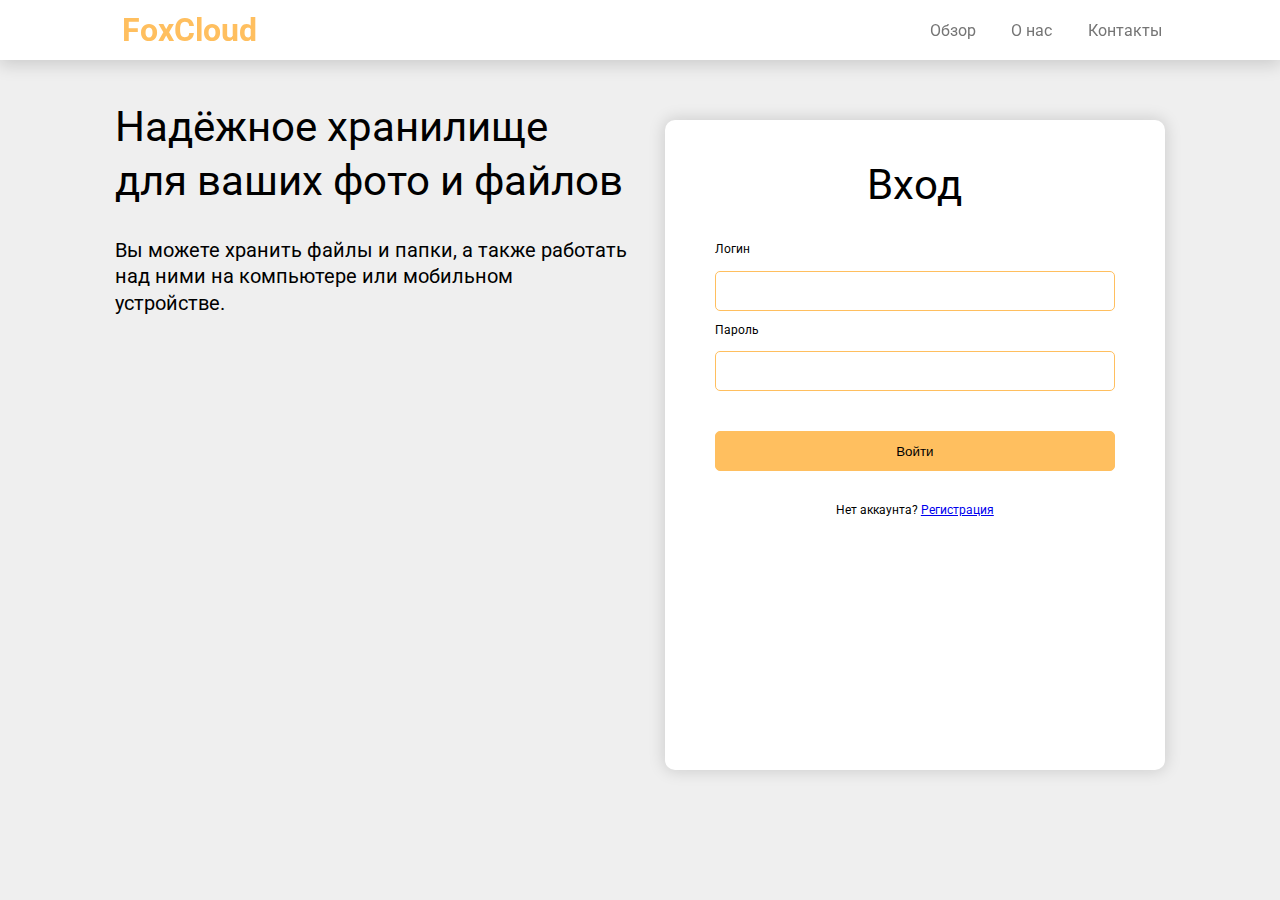
==== testsite.html @ f5c0fca2 "Add files via upload" ====
<!DOCTYPE html>
<html>
<head>
	<meta charset="utf-8">
	<link href="https://fonts.googleapis.com/css2?family=Roboto:ital,wght@0,100;0,400;0,500;1,100&display=swap" rel="stylesheet">
  <meta name="viewport" content="width=device-width, initial-scale=1">
  <title>FoxCloud</title>
  <link rel="stylesheet" type="text/css" href="testcss.css">
</head>
<body>
	<header>
		<div class="container">
			<div class="headBlock">
				<div class="logoText">FoxCloud</div>
				<ul id="menu">
				    <li><a href="#regAnchor">Обзор</a></li>
				    <li><a href="#abMeAnchor">О нас</a></li>
				    <li><a href="">Контакты</a></li>
			    </ul>
			</div>
		</div>
	</header>
		<div class="container">
			<div id="regAnchor"></div>
			<div id="homePageBlock" class="homePageBlock">
				<div id="textWelcome" class="textWelcome"><h1>Надёжное хранилище для ваших фото и файлов</h1><p>Вы можете хранить  файлы и папки, а также работать над ними на компьютере или мобильном устройстве.</p></div>
				<div class="authorizationPanel">
					<div class="containerAuth">
						<div class="containerAuthorizationBlock">
							<div class="entryText"><h1>Вход</h1></div>
							<div class="loginFieldText"><p>Логин</p></div>
							<div class="loginField"></div>
							<div class="passvordFieldText"><p>Пароль</p></div>
							<div class="passvordField"></div>
							<button class="authorizationButton" onclick=document.location='testsiteme.html'>Войти</button>
							<div class="registerLinkText"><p>Нет аккаунта? <a href="testsite2.html">Регистрация</a></p></div>
						</div>
					</div>
				</div>
			</div>
			<div id="abMeAnchor"></div>
			<div id="homePageBlock" class="homeAboutMeBlock">
				
			</div>
		</div>
</body>
</html>
---- testcss.css ----
body{
	font-family: 'Roboto', sans-serif;
	user-select: none;
	background: #efefef;
}
header{
	position: fixed;
	z-index: 2;
	width: 100%;
	height: 60px;
	left: 0px;
	top: 0px;
	background: #FFFFFF;
	box-shadow: 0px 4px 16px 1px rgba(0, 0, 0, 0.15);
}
.container{
	max-width: 82vw;
	height: 100%;
	margin: 0 auto;
}
.headBlock{
	display: flex;
	height: 100%;
  	flex-flow: row wrap;
  
  	align-items: center;
}
.logoText{
	position: absolute;
	width: 148px;
	height: 34px;

	font-weight: 700;
	font-size: 32px;
	line-height: 107.52%;

	/* or 34px */
	text-align: center;

	color: #FFBF5F;
}
#menu{
    margin-left: auto;
}
#menu li {
	display: inline-block;
	margin-right: 2vw;
    }
#menu a {
	position: relative;
	color: #757575;
	width: 110px;
	height: 50px;
	text-decoration: none;
	border: 3px solid white;
	padding:15px 0px 15px 0px;
    }
#menu a:hover {
	color: #111;
	border: 3px solid white;
	padding:15px 0px 18px 0px;
	border-bottom-color: #DDDFE0;
    }
#menu li:last-child {
       margin-right: 0;
    }

.homePageBlock{
	display: flex;
	flex-direction: row;
	flex-wrap: wrap;
}
.textWelcome{
	position: relative;
	width: 40vh;
	height: 60vw;
	min-height: 40vw;
	min-width: 40vw;

	top: 4em;

}
.textWelcome h1{
	font-style: normal;
	font-weight: 400;
	font-size:calc(16px + 2vw);
	line-height: calc(1em + 1vw);
	color: #000000;
}
.textWelcome p{
	font-style: normal;
	font-weight: 400;
	font-size:calc(14px + 0.5vw);
	line-height:  1.3em;
	color: #000000;
}
.authorizationPanel{
	position: relative;
	margin-left: auto;
	width: 500px;
	height: 650px;
	top: 7em;

	background: #FFFFFF;
	box-shadow: 0px 0px 16px 1px rgba(0, 0, 0, 0.15);
	border-radius: 10px;
}
.containerAuth{
	max-width: 80%;
	height: 100%;
	margin: 0 auto;
}
.containerAuthorizationBlock{
	display: flex;
	flex-direction: column;
	height: 100%;
}
.entryText{
	position: relative;
	top: 10px;
}
.entryText h1{
	font-style: normal;
	font-weight: 400;
	text-align: center;
	font-size:calc(16px + 2vw);
	line-height: calc(1em + 1vw);
	color: #000000;
}
.loginFieldText{
	position: relative;
	width: 100%;
}
.loginFieldText p{
	font-style: normal;
	font-weight: 400;
	font-size:calc(11px + 0.1vw);
	line-height:  1.3em;
	color: #000000;
}
.loginField{
	box-sizing: border-box;

	position: relative;
	width: 100%;
	height: 40px;

	background: #FFFFFF;
	border: 1px solid #FFBF5F;
	border-radius: 5px;
}
.emailFieldText{
	position: relative;
	width: 100%;
}
.emailFieldText p{
	font-style: normal;
	font-weight: 400;
	font-size:calc(11px + 0.1vw);
	line-height:  1.3em;
	color: #000000;
}
.emailField{
	box-sizing: border-box;

	position: relative;
	width: 100%;
	height: 40px;

	background: #FFFFFF;
	border: 1px solid #FFBF5F;
	border-radius: 5px;
}
.passvordFieldText{
	position: relative;
	width: 100%;

}
.passvordFieldText p{
	font-style: normal;
	font-weight: 400;
	font-size:calc(11px + 0.1vw);
	line-height:  1.3em;
	color: #000000;
}
.passvordField{
	box-sizing: border-box;

	position: relative;
	width: 100%;
	height: 40px;

	background: #FFFFFF;
	border: 1px solid #FFBF5F;
	border-radius: 5px;
}
.authorizationButton{
	box-sizing: border-box;

	position: relative;
	width: 100%;
	height: 40px;
	top: 40px;

	background: #FFBF5F;
	border: 1px solid #FFBF5F;
	border-radius: 5px;
}
.authorizationButton:active{
	box-sizing: border-box;
	background: #e09628;
	border: 1px solid #e09628;
	border-radius: 5px;
}
.registerLinkText{
	position: relative;
	width: 100%;
	height: 40px;

	top: 60px;
}
.registerLinkText p{
	font-style: normal;
	font-weight: 400;
	font-size:calc(11px + 0.1vw);
	line-height:  1.3em;
	text-align: center;

	color: #000000;
}
.homeAboutMeBlock{
	display: flex;
	flex-direction: row;
	flex-wrap: wrap;
}
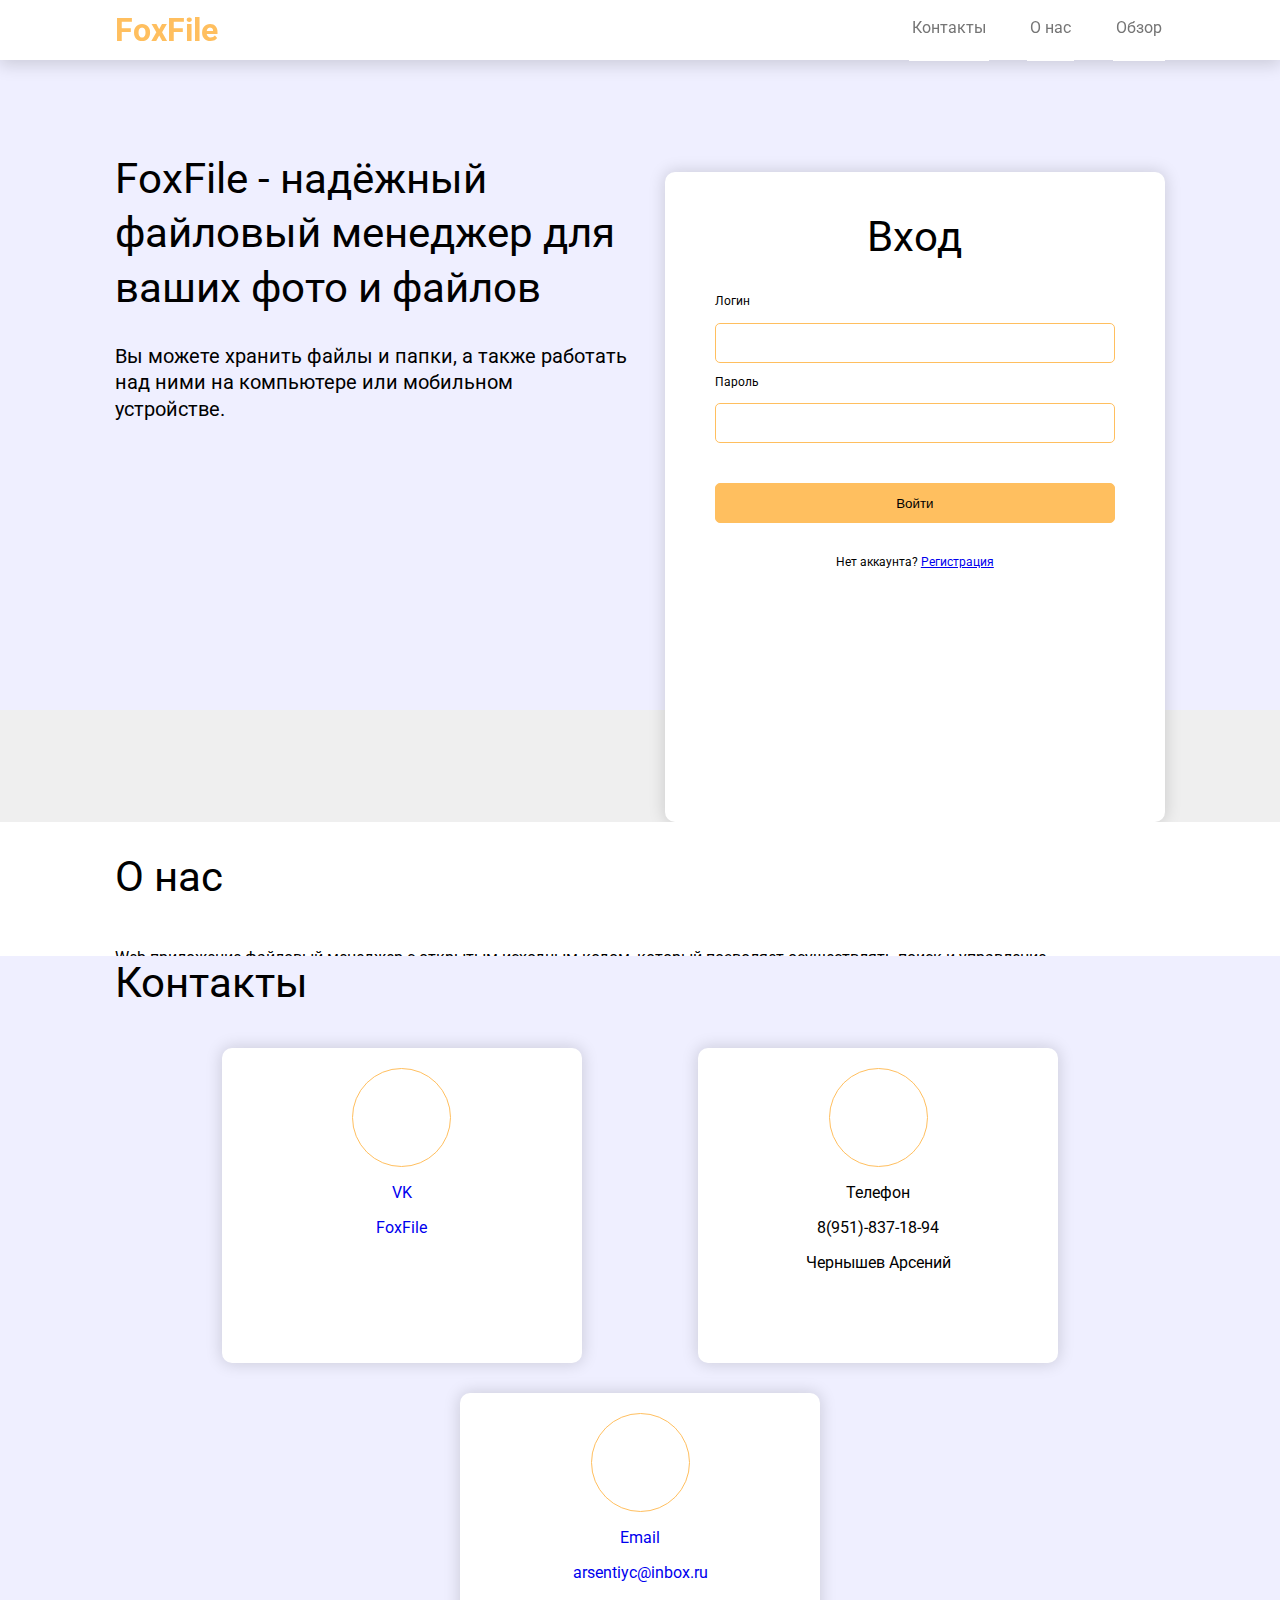
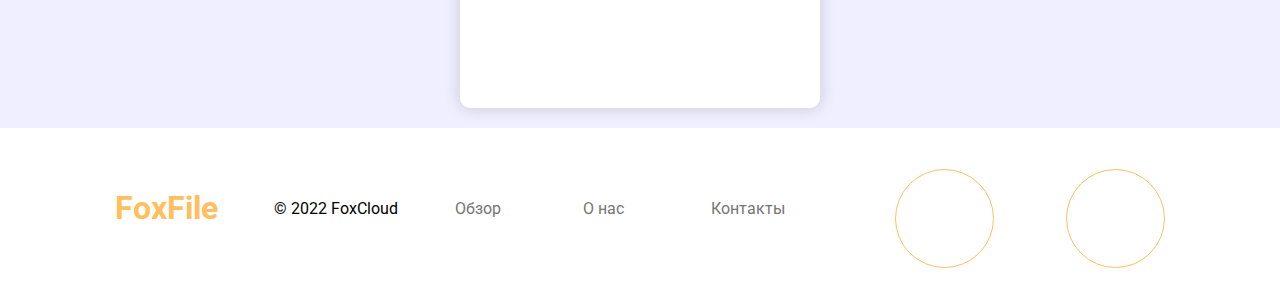
==== commit 18016dd5: "Add files via upload" ====
--- a/testsite.html
+++ b/testsite.html
@@ -11,37 +11,95 @@
 	<header>
 		<div class="container">
 			<div class="headBlock">
-				<div class="logoText">FoxCloud</div>
-				<ul id="menu">
-				    <li><a href="#regAnchor">Обзор</a></li>
-				    <li><a href="#abMeAnchor">О нас</a></li>
-				    <li><a href="">Контакты</a></li>
-			    </ul>
+				<div class="logoText">FoxFile</div>
+				<div class="menu">
+				    <a href="#regAnchor">Обзор</a>
+				    <a href="#abMeAnchor">О нас</a>
+				    <a href="#contact_Anchor">Контакты</a>
+			    </div>
 			</div>
 		</div>
 	</header>
-		<div class="container">
-			<div id="regAnchor"></div>
-			<div id="homePageBlock" class="homePageBlock">
-				<div id="textWelcome" class="textWelcome"><h1>Надёжное хранилище для ваших фото и файлов</h1><p>Вы можете хранить  файлы и папки, а также работать над ними на компьютере или мобильном устройстве.</p></div>
-				<div class="authorizationPanel">
-					<div class="containerAuth">
-						<div class="containerAuthorizationBlock">
-							<div class="entryText"><h1>Вход</h1></div>
-							<div class="loginFieldText"><p>Логин</p></div>
-							<div class="loginField"></div>
-							<div class="passvordFieldText"><p>Пароль</p></div>
-							<div class="passvordField"></div>
-							<button class="authorizationButton" onclick=document.location='testsiteme.html'>Войти</button>
-							<div class="registerLinkText"><p>Нет аккаунта? <a href="testsite2.html">Регистрация</a></p></div>
+		<div class="style_gray">
+			<div class="container">
+				<div id="regAnchor"></div>
+				<div id="homePageBlock" class="homePageBlock">
+					<div id="textWelcome" class="textWelcome"><h1>FoxFile - надёжный файловый менеджер для ваших фото и файлов</h1><p>Вы можете хранить  файлы и папки, а также работать над ними на компьютере или мобильном устройстве.</p></div>
+					<div class="authorizationPanel">
+						<div class="containerAuth">
+							<div class="containerAuthorizationBlock">
+								<div class="entryText"><h1>Вход</h1></div>
+								<div class="loginFieldText"><p>Логин</p></div>
+								<div class="loginField"></div>
+								<div class="passvordFieldText"><p>Пароль</p></div>
+								<div class="passvordField"></div>
+								<button class="authorizationButton" onclick=document.location='testsiteme.html'>Войти</button>
+								<div class="registerLinkText"><p>Нет аккаунта? <a href="testsite2.html">Регистрация</a></p></div>
+							</div>
 						</div>
 					</div>
 				</div>
 			</div>
-			<div id="abMeAnchor"></div>
-			<div id="homePageBlock" class="homeAboutMeBlock">
-				
+		</div>
+		<div class="style_white">
+			<div class="container">
+				<div id="abMeAnchor"></div>
+				<div id="homePageBlock" class="homeAboutMeBlock">
+					<div class="about_me_text"><h1>О нас</h1></div>
+					<div><p>Web-приложение файловый менеджер с открытым исходным кодом, который позволяет осуществлять поиск и управление файлами.Файловый менеджер позволяет вам быстро и легко находить и управлять файлами на компьютере.Вы можете легко получить доступ к файлам, хранящимся на других компьютерах в сети, а также просматривать их.Если вы являетесь опытным пользователем, то сможете настроить работу с файлами по своему усмотрению.Интерфейс программы достаточно прост, и в нем очень легко разобраться.</p></div>
+				</div>
 			</div>
 		</div>
+		<div class="style_gray">
+			<div class="container">
+				<div id="contact_Anchor"></div>
+				<div id="homePageBlock" class="home_contact_block">
+					<div class="contact_text"><h1>Контакты</h1></div>
+					<div class="contact_container">
+						<div class="VK_phone_email_block">
+							<a href="https://vk.com/foxfilee">
+								<div class="VK_phone_email_container">
+									<div class="VK_phone_email_circle"></div>
+									<div class="VK_text"><p>VK</p><p>FoxFile</p></div>
+								</div>
+							</a>
+						</div>
+						<div class="VK_phone_email_block">
+							<div class="VK_phone_email_container">
+								<div class="VK_phone_email_circle"></div>
+								<div class="VK_text"><p>Телефон</p><p>8(951)-837-18-94</p><p>Чернышев Арсений</p></div>
+							</div>
+						</div>
+						<div class="VK_phone_email_block">
+							<a href="mailto:arsentiyc@inbox.ru">
+								<div class="VK_phone_email_container">
+									<div class="VK_phone_email_circle"></div>
+									<div class="email_text"><p>Email</p><p>arsentiyc@inbox.ru</p></div>
+								</div>
+							</a>
+						</div>
+					</div>
+				</div>
+			</div>
+		</div>
+	<footer>
+		<div class="container">
+			<div class="footer_container">
+				<div class="footer_logo_text">FoxFile</div>
+				<div class="all_rights_reserved"><p>© 2022 FoxCloud</p></div>
+				<div class="footer_menu">
+					<a href="#regAnchor">Обзор</a>
+					<a href="#abMeAnchor">О нас</a>
+					<a href="#contact_Anchor">Контакты</a>
+			    </div>
+			    <div class="footer_circle">
+			    	<div class="footer_circle_container">
+			    		<div class="footer_VK_circle"></div>
+						<div class="footer_email_circle"></div>
+					</div>
+			    </div>
+			</div>
+		</div>
+	</footer>
 </body>
 </html>--- a/testcss.css
+++ b/testcss.css
@@ -2,6 +2,8 @@
 	font-family: 'Roboto', sans-serif;
 	user-select: none;
 	background: #efefef;
+	margin: 60px 0px 0px 0px;
+	height: 100%;
 }
 header{
 	position: fixed;
@@ -13,6 +15,12 @@
 	background: #FFFFFF;
 	box-shadow: 0px 4px 16px 1px rgba(0, 0, 0, 0.15);
 }
+.style_gray{
+	position: relative;
+	width: 100%;
+	height: 100%;
+	background: #efefff;
+}
 .container{
 	max-width: 82vw;
 	height: 100%;
@@ -21,63 +29,57 @@
 .headBlock{
 	display: flex;
 	height: 100%;
-  	flex-flow: row wrap;
+  	justify-content: space-between;
   
   	align-items: center;
 }
 .logoText{
-	position: absolute;
-	width: 148px;
-	height: 34px;
+	position: relative;
 
 	font-weight: 700;
 	font-size: 32px;
 	line-height: 107.52%;
 
 	/* or 34px */
-	text-align: center;
+	text-align: left;
 
 	color: #FFBF5F;
 }
-#menu{
-    margin-left: auto;
-}
-#menu li {
-	display: inline-block;
-	margin-right: 2vw;
-    }
-#menu a {
+.menu{
+	display: flex;
+	align-items: center;
+	flex-direction: row-reverse;
+	justify-content: space-between;
+	text-align: right;
+	width: 20vw;
+	min-width: 180px;
+}
+.menu a {
 	position: relative;
 	color: #757575;
-	width: 110px;
-	height: 50px;
 	text-decoration: none;
 	border: 3px solid white;
-	padding:15px 0px 15px 0px;
+	padding:15px 0px 21px 0px;
     }
-#menu a:hover {
+.menu a:hover {
 	color: #111;
 	border: 3px solid white;
-	padding:15px 0px 18px 0px;
+	padding:15px 0px 21px 0px;
 	border-bottom-color: #DDDFE0;
     }
-#menu li:last-child {
-       margin-right: 0;
-    }
-
 .homePageBlock{
-	display: flex;
-	flex-direction: row;
+	position: relative;
+	display: flex;
+	flex-direction: row;
+	justify-content: space-between;
 	flex-wrap: wrap;
+	top: 4em;
+	height: 100%;
 }
 .textWelcome{
 	position: relative;
-	width: 40vh;
-	height: 60vw;
-	min-height: 40vw;
+	width: 30vh;
 	min-width: 40vw;
-
-	top: 4em;
 
 }
 .textWelcome h1{
@@ -96,10 +98,9 @@
 }
 .authorizationPanel{
 	position: relative;
-	margin-left: auto;
 	width: 500px;
 	height: 650px;
-	top: 7em;
+	top:3em;
 
 	background: #FFFFFF;
 	box-shadow: 0px 0px 16px 1px rgba(0, 0, 0, 0.15);
@@ -228,8 +229,146 @@
 
 	color: #000000;
 }
+.style_white{
+	position: relative;
+	background: white;
+	width: 100%;
+	height: 100%;
+	top: 7em;
+
+}
 .homeAboutMeBlock{
+	position: relative;
 	display: flex;
 	flex-direction: row;
 	flex-wrap: wrap;
-}+}
+.about_me_text h1{
+	font-style: normal;
+	font-weight: 400;
+	font-size:calc(16px + 2vw);
+	line-height: calc(1em + 1vw);
+	color: #000000;
+}
+.contact_text h1{
+	font-style: normal;
+	font-weight: 400;
+	font-size:calc(16px + 2vw);
+	line-height: calc(1em + 1vw);
+	color: #000000;
+}
+.contact_container{
+	position: relative;
+	display: flex;
+	flex-direction: row;
+	justify-content: space-evenly;
+	align-content: center;
+	flex-wrap: wrap;
+	min-height: 500px;
+}
+.VK_phone_email_block{
+	position: relative;
+	min-width: 40vh;
+	height: 35vh;
+	margin: 10px 10px 20px 10px;
+
+	background: #FFFFFF;
+	box-shadow: 0px 0px 16px 1px rgba(0, 0, 0, 0.15);
+	border-radius: 10px;
+	text-align: center;
+	text-decoration: none;
+}
+.VK_phone_email_block a{
+	text-decoration: none;
+}
+
+.VK_phone_email_container{
+	display: flex;
+	flex-direction: column;
+	height: 100%;
+	width: 100%;
+
+}
+.VK_phone_email_circle{
+	position: relative;
+	box-sizing: border-box;
+	border-radius: 50%;
+	width: 11vh;
+	height: 11vh;
+	margin-right: auto;
+	margin-left: auto;
+	margin-top: 20px;
+
+	border: 1px solid #FFBF5F;
+}
+
+footer{
+	position: relative;
+	width: 100%;
+	height: 160px;
+	background: #FFFFFF;
+}
+.footer_container{
+	display: flex;
+	align-items: center;
+	justify-content: space-between;
+	flex-direction: row;
+	flex-wrap: wrap;
+	width: 100%;
+	height: 100%;
+}
+.footer_circle{
+	position: relative;
+	width: 30vh;
+
+}
+.footer_circle_container{
+	display: flex;
+	align-items: center;
+	justify-content: space-between;
+	flex-direction: row;
+}
+.footer_logo_text{
+	position: relative;
+
+	font-weight: 700;
+	font-size: 32px;
+	line-height: 107.52%;
+
+	/* or 34px */
+	text-align: left;
+
+	color: #FFBF5F;
+}
+.footer_VK_circle{
+	position: relative;
+	box-sizing: border-box;
+	border-radius: 50%;
+	width: 11vh;
+	height: 11vh;
+	margin-top: 20px;
+
+	border: 1px solid #FFBF5F;
+}
+.footer_email_circle{
+	position: relative;
+	box-sizing: border-box;
+	border-radius: 50%;
+	width: 11vh;
+	height: 11vh;
+	margin-top: 20px;
+
+	border: 1px solid #FFBF5F;
+}
+.footer_menu{
+	display: flex;
+	align-items: center;
+	flex-direction: row;
+}
+.footer_menu a {
+	position: relative;
+	color: #757575;
+	width: 10vw;
+	min-width: 60px;
+	text-decoration: none;
+    }
